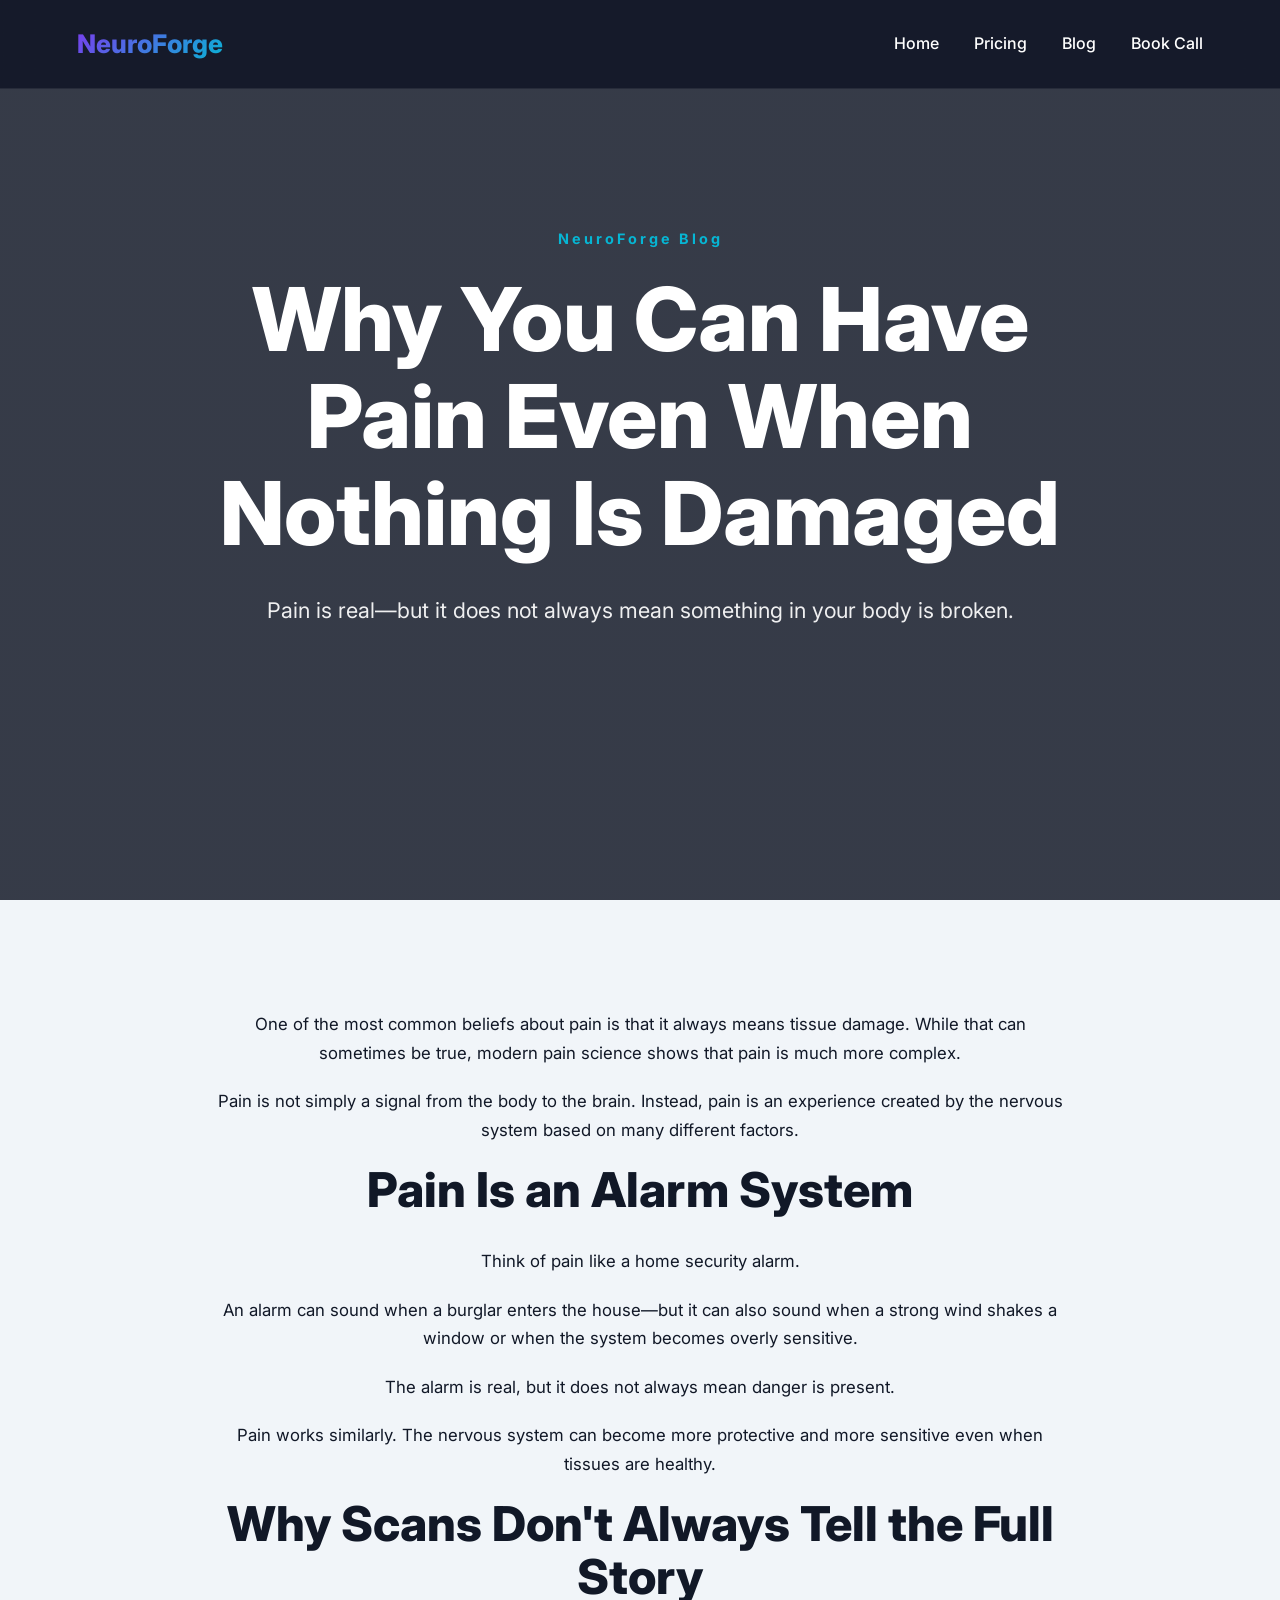
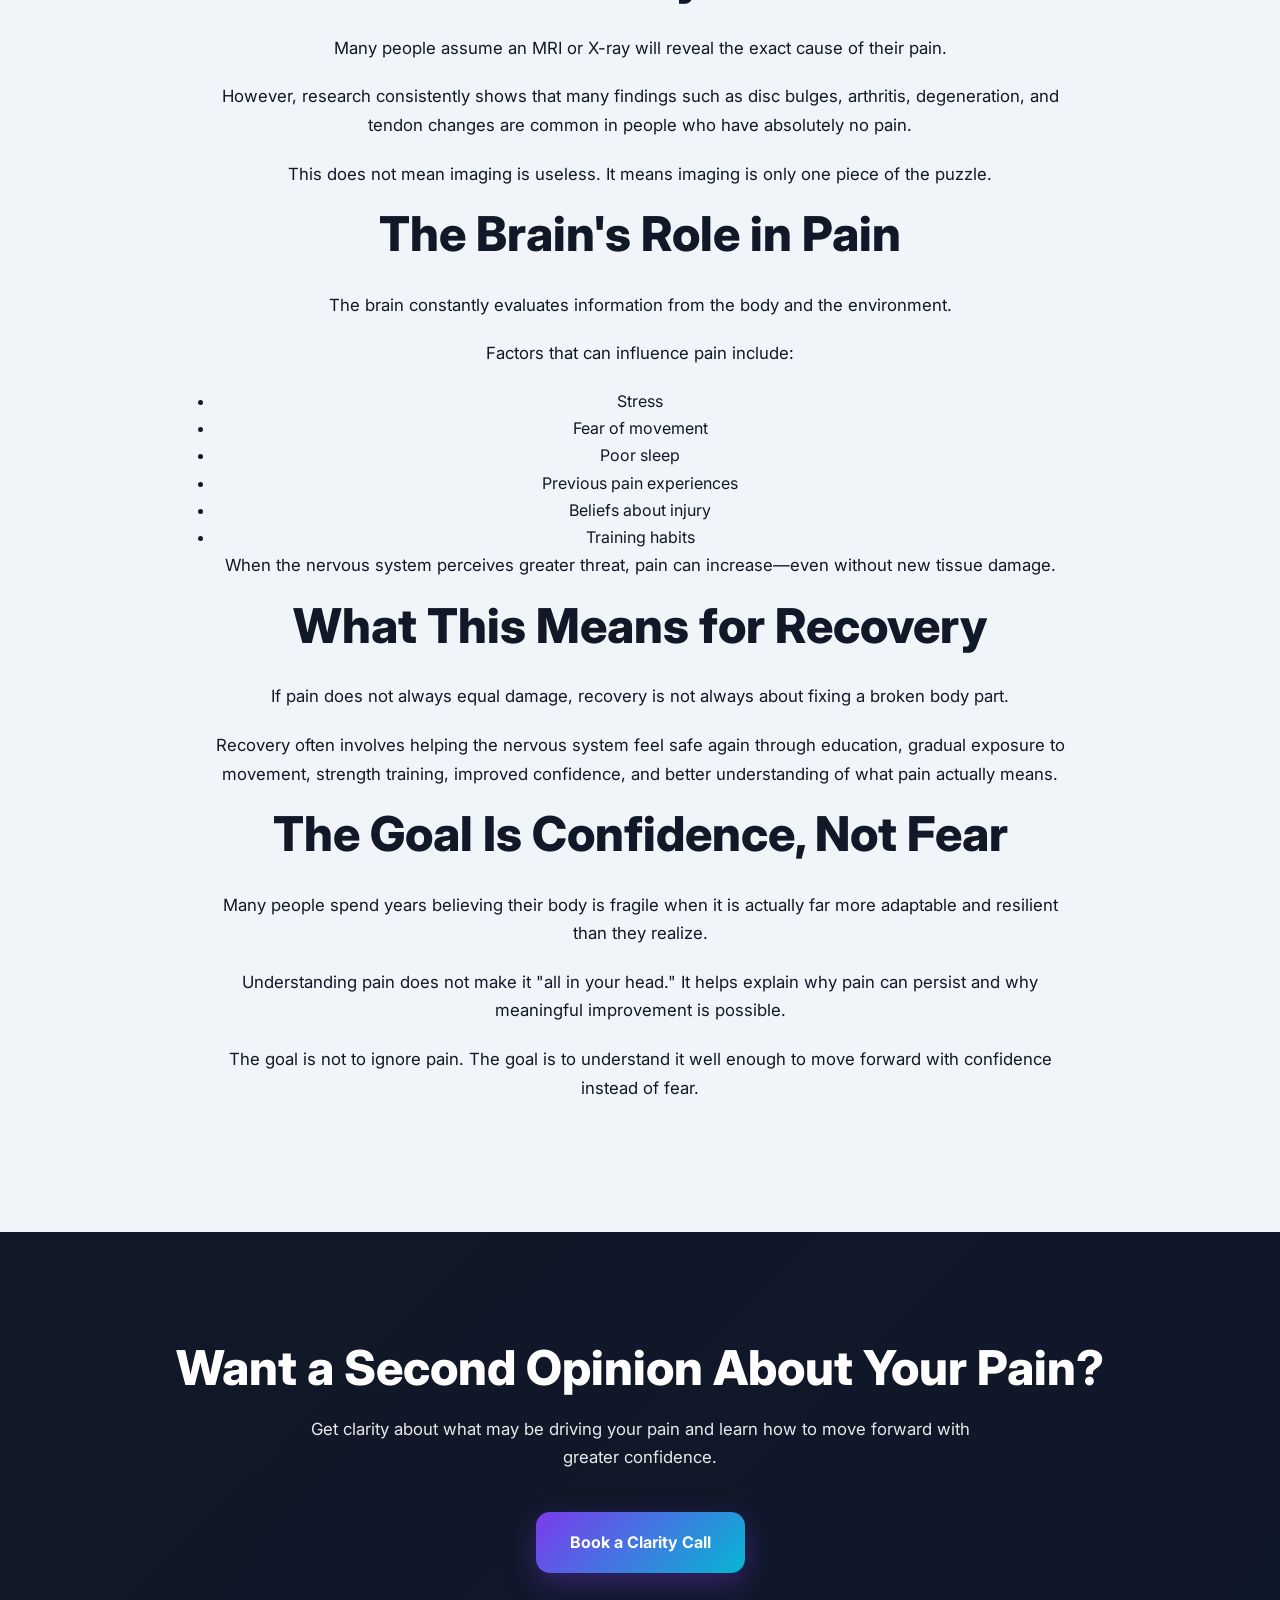
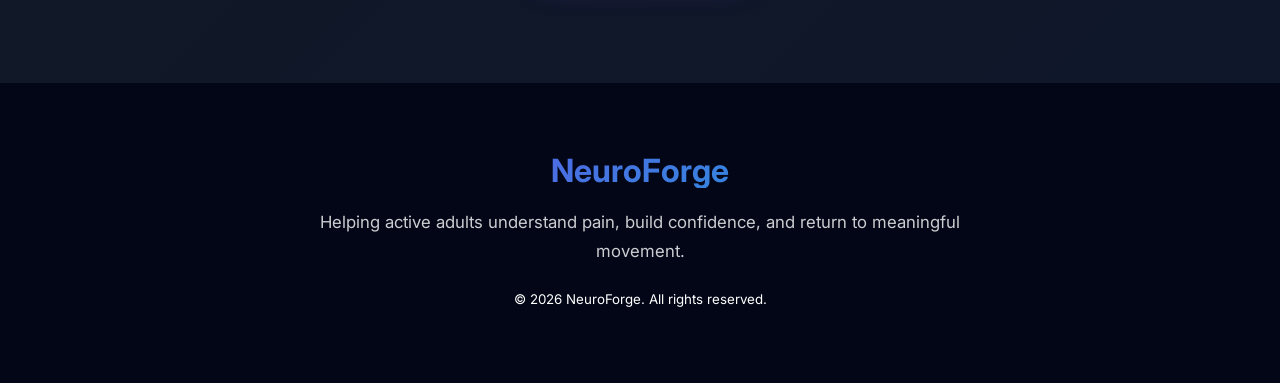
==== pain-without-damage.html @ 866513cf "Create pain-without-damage.html" ====
<!DOCTYPE html>
<html lang="en">

<head>
  <meta charset="UTF-8" />
  <meta name="viewport" content="width=device-width, initial-scale=1.0"/>

  <title>Why You Can Have Pain Even When Nothing Is Damaged | NeuroForge</title>

  <meta name="description"
    content="Learn why pain does not always mean tissue damage and how understanding modern pain science can help you move with more confidence." />

  <link rel="stylesheet" href="styles.css"/>

  <link rel="preconnect" href="https://fonts.googleapis.com">
  <link href="https://fonts.googleapis.com/css2?family=Inter:wght@300;400;500;600;700;800&display=swap" rel="stylesheet">
</head>

<body>

<!-- NAVBAR -->
<nav class="navbar">
  <div class="logo">NeuroForge</div>

  <ul class="nav-links">
    <li><a href="index.html">Home</a></li>
    <li><a href="pricing.html">Pricing</a></li>
    <li><a href="blog.html">Blog</a></li>
    <li><a href="index.html#contact">Book Call</a></li>
  </ul>
</nav>

<!-- HERO -->
<section class="hero">

  <div class="hero-content">

    <p class="hero-subtitle">
      NeuroForge Blog
    </p>

    <h1>
      Why You Can Have Pain Even When Nothing Is Damaged
    </h1>

    <p class="hero-text">
      Pain is real—but it does not always mean something in your body is broken.
    </p>

  </div>

</section>

<!-- ARTICLE -->
<section class="about">

  <div class="container narrow">

    <p>
      One of the most common beliefs about pain is that it always means tissue damage.
      While that can sometimes be true, modern pain science shows that pain is much
      more complex.
    </p>

    <p>
      Pain is not simply a signal from the body to the brain. Instead, pain is an
      experience created by the nervous system based on many different factors.
    </p>

    <h2>Pain Is an Alarm System</h2>

    <p>
      Think of pain like a home security alarm.
    </p>

    <p>
      An alarm can sound when a burglar enters the house—but it can also sound when
      a strong wind shakes a window or when the system becomes overly sensitive.
    </p>

    <p>
      The alarm is real, but it does not always mean danger is present.
    </p>

    <p>
      Pain works similarly. The nervous system can become more protective and more
      sensitive even when tissues are healthy.
    </p>

    <h2>Why Scans Don't Always Tell the Full Story</h2>

    <p>
      Many people assume an MRI or X-ray will reveal the exact cause of their pain.
    </p>

    <p>
      However, research consistently shows that many findings such as disc bulges,
      arthritis, degeneration, and tendon changes are common in people who have
      absolutely no pain.
    </p>

    <p>
      This does not mean imaging is useless. It means imaging is only one piece of
      the puzzle.
    </p>

    <h2>The Brain's Role in Pain</h2>

    <p>
      The brain constantly evaluates information from the body and the environment.
    </p>

    <p>
      Factors that can influence pain include:
    </p>

    <ul>
      <li>Stress</li>
      <li>Fear of movement</li>
      <li>Poor sleep</li>
      <li>Previous pain experiences</li>
      <li>Beliefs about injury</li>
      <li>Training habits</li>
    </ul>

    <p>
      When the nervous system perceives greater threat, pain can increase—even
      without new tissue damage.
    </p>

    <h2>What This Means for Recovery</h2>

    <p>
      If pain does not always equal damage, recovery is not always about fixing a
      broken body part.
    </p>

    <p>
      Recovery often involves helping the nervous system feel safe again through
      education, gradual exposure to movement, strength training, improved confidence,
      and better understanding of what pain actually means.
    </p>

    <h2>The Goal Is Confidence, Not Fear</h2>

    <p>
      Many people spend years believing their body is fragile when it is actually
      far more adaptable and resilient than they realize.
    </p>

    <p>
      Understanding pain does not make it "all in your head." It helps explain why
      pain can persist and why meaningful improvement is possible.
    </p>

    <p>
      The goal is not to ignore pain. The goal is to understand it well enough to
      move forward with confidence instead of fear.
    </p>

  </div>

</section>

<!-- CTA -->
<section class="cta">

  <div class="container">

    <h2>
      Want a Second Opinion About Your Pain?
    </h2>

    <p>
      Get clarity about what may be driving your pain and learn how to move forward
      with greater confidence.
    </p>

    <a href="index.html#contact" class="primary-btn">
      Book a Clarity Call
    </a>

  </div>

</section>

<!-- FOOTER -->
<footer>

  <div class="container">

    <h3>NeuroForge</h3>

    <p>
      Helping active adults understand pain, build confidence, and return to meaningful movement.
    </p>

    <small>
      © 2026 NeuroForge. All rights reserved.
    </small>

  </div>

</footer>

</body>
</html>
---- styles.css ----
*{
  margin:0;
  padding:0;
  box-sizing:border-box;
}

:root{

  --bg:#0b1120;
  --bg-secondary:#111827;

  --text:#f8fafc;
  --text-dark:#111827;

  --primary:#7c3aed;
  --primary-light:#8b5cf6;

  --secondary:#06b6d4;

  --card:#ffffff;
  --border:rgba(255,255,255,0.08);

  --gradient:
    linear-gradient(
      135deg,
      #7c3aed 0%,
      #06b6d4 100%
    );

}

html{
  scroll-behavior:smooth;
}

body{
  font-family:'Inter',sans-serif;
  background:#f8fafc;
  color:var(--text-dark);
  line-height:1.7;
}

.container{
  width:90%;
  max-width:1200px;
  margin:auto;
}

.narrow{
  max-width:850px;
}

section{
  padding:110px 0;
}

h1,h2,h3{
  line-height:1.1;
}

h2{
  font-size:3rem;
  margin-bottom:30px;
  text-align:center;
  font-weight:800;
}

p{
  margin-bottom:20px;
  font-size:1.05rem;
}

/* NAVBAR */

.navbar{

  position:fixed;

  top:0;
  left:0;

  width:100%;

  padding:22px 6%;

  display:flex;
  justify-content:space-between;
  align-items:center;

  background:rgba(11,17,32,0.75);

  backdrop-filter:blur(16px);

  border-bottom:1px solid var(--border);

  z-index:1000;
}

.logo{

  font-size:1.6rem;
  font-weight:800;

  background:var(--gradient);

  -webkit-background-clip:text;
  -webkit-text-fill-color:transparent;
}

.nav-links{
  display:flex;
  list-style:none;
  gap:35px;
}

.nav-links a{

  text-decoration:none;

  color:white;

  font-weight:500;

  transition:0.3s;
}

.nav-links a:hover{
  color:#8b5cf6;
}

/* HERO */

.hero{

  min-height:100vh;

  background:
  linear-gradient(
    rgba(11,17,32,0.82),
    rgba(11,17,32,0.82)
  ),

  url('https://images.unsplash.com/photo-1517836357463-d25dfeac3438?q=80&w=2070&auto=format&fit=crop')
  center/cover no-repeat;

  display:flex;
  justify-content:center;
  align-items:center;

  text-align:center;

  color:white;

  padding:0 20px;
}

.hero-content{
  max-width:950px;
}

.hero-subtitle{

  color:#06b6d4;

  font-size:0.9rem;

  letter-spacing:3px;

  margin-bottom:20px;

  font-weight:700;
}

.hero h1{

  font-size:5.5rem;

  margin-bottom:30px;

  font-weight:800;
}

.hero-text{

  font-size:1.35rem;

  max-width:760px;

  margin:auto;

  margin-bottom:45px;

  opacity:0.92;
}

/* BUTTONS */

.hero-buttons{
  display:flex;
  justify-content:center;
  gap:20px;
  flex-wrap:wrap;
}

.primary-btn,
.secondary-btn{

  padding:17px 34px;

  border-radius:14px;

  text-decoration:none;

  font-weight:700;

  transition:all 0.3s ease;

  display:inline-flex;
  align-items:center;
  justify-content:center;

  position:relative;

  overflow:hidden;
}

.primary-btn{

  background:var(--gradient);

  color:white;

  box-shadow:
    0 10px 30px rgba(124,58,237,0.35);
}

.primary-btn:hover{

  transform:translateY(-4px);

  box-shadow:
    0 15px 40px rgba(124,58,237,0.45);
}

.secondary-btn{

  border:1px solid rgba(255,255,255,0.25);

  color:white;

  background:rgba(255,255,255,0.05);

  backdrop-filter:blur(10px);
}

.secondary-btn:hover{

  background:rgba(255,255,255,0.12);

  transform:translateY(-3px);
}

/* CARDS */

.credibility{
  background:white;
}

.credibility-grid,
.method-grid,
.results-grid{

  display:grid;

  gap:30px;
}

.credibility-grid,
.method-grid{

  grid-template-columns:
  repeat(auto-fit,minmax(280px,1fr));
}

.credibility-card,
.method-card,
.result-item{

  background:white;

  padding:38px;

  border-radius:22px;

  box-shadow:
    0 10px 40px rgba(0,0,0,0.06);

  transition:0.35s ease;
}

.credibility-card:hover,
.method-card:hover,
.result-item:hover{

  transform:translateY(-8px);

  box-shadow:
    0 20px 60px rgba(0,0,0,0.1);
}

.method-card span{

  display:inline-block;

  margin-bottom:20px;

  font-size:2rem;

  font-weight:800;

  background:var(--gradient);

  -webkit-background-clip:text;
  -webkit-text-fill-color:transparent;
}

/* ABOUT */

.about,
.traditional{

  background:#f1f5f9;

  text-align:center;
}

/* RESULTS */

.results-grid{

  grid-template-columns:
  repeat(auto-fit,minmax(300px,1fr));
}

.result-item{

  font-weight:600;

  text-align:center;
}

/* CTA */

.cta{

  background:
  linear-gradient(
    135deg,
    #111827,
    #0f172a
  );

  color:white;

  text-align:center;
}

.cta h2{
  margin-bottom:20px;
}

.cta p{

  max-width:700px;

  margin:auto;

  margin-bottom:40px;

  opacity:0.9;
}

/* CONTACT */

.contact{
  background:white;
}

.contact-subtext{

  text-align:center;

  max-width:700px;

  margin:auto;

  margin-bottom:40px;
}

.contact-form{

  max-width:750px;

  margin:auto;

  display:flex;

  flex-direction:column;

  gap:22px;
}

.contact-form input,
.contact-form textarea{

  padding:20px;

  border-radius:16px;

  border:1px solid #dbe4ee;

  font-size:1rem;

  transition:0.3s;

  background:#f8fafc;
}

.contact-form input:focus,
.contact-form textarea:focus{

  outline:none;

  border-color:#7c3aed;

  box-shadow:
    0 0 0 4px rgba(124,58,237,0.15);
}

.contact-form button{

  padding:20px;

  border:none;

  border-radius:16px;

  background:var(--gradient);

  color:white;

  font-size:1rem;

  font-weight:700;

  cursor:pointer;

  transition:0.3s;

  box-shadow:
    0 10px 30px rgba(124,58,237,0.25);
}

.contact-form button:hover{

  transform:translateY(-3px);

  box-shadow:
    0 18px 40px rgba(124,58,237,0.35);
}

/* FOOTER */

footer{

  background:#020617;

  color:white;

  text-align:center;

  padding:70px 20px;
}

footer h3{

  font-size:2rem;

  margin-bottom:20px;

  background:var(--gradient);

  -webkit-background-clip:text;
  -webkit-text-fill-color:transparent;
}

footer p{

  max-width:700px;

  margin:auto;

  margin-bottom:20px;

  opacity:0.8;
}

/* MOBILE */

@media(max-width:768px){

  .hero h1{
    font-size:3.3rem;
  }

  h2{
    font-size:2.3rem;
  }

  .nav-links{
    display:none;
  }

  .hero-text{
    font-size:1.1rem;
  }

  section{
    padding:90px 0;
  }

}
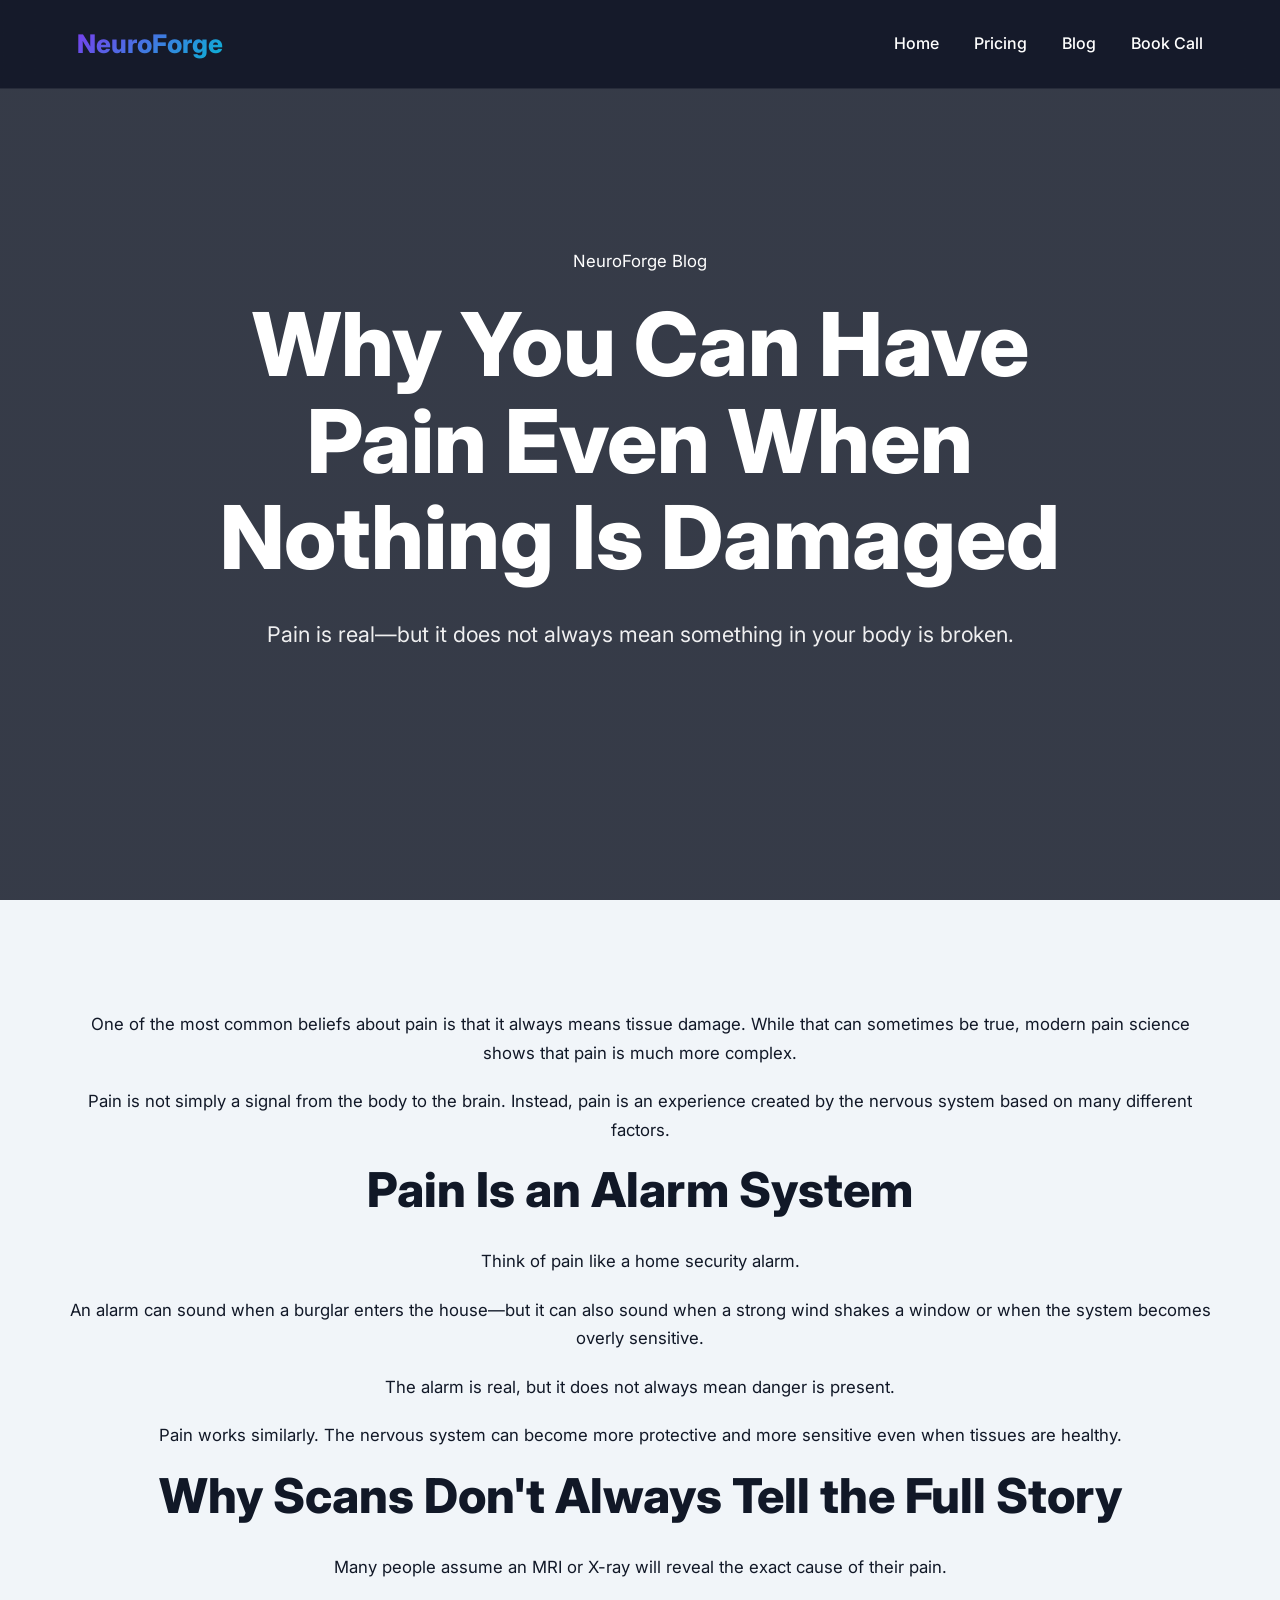
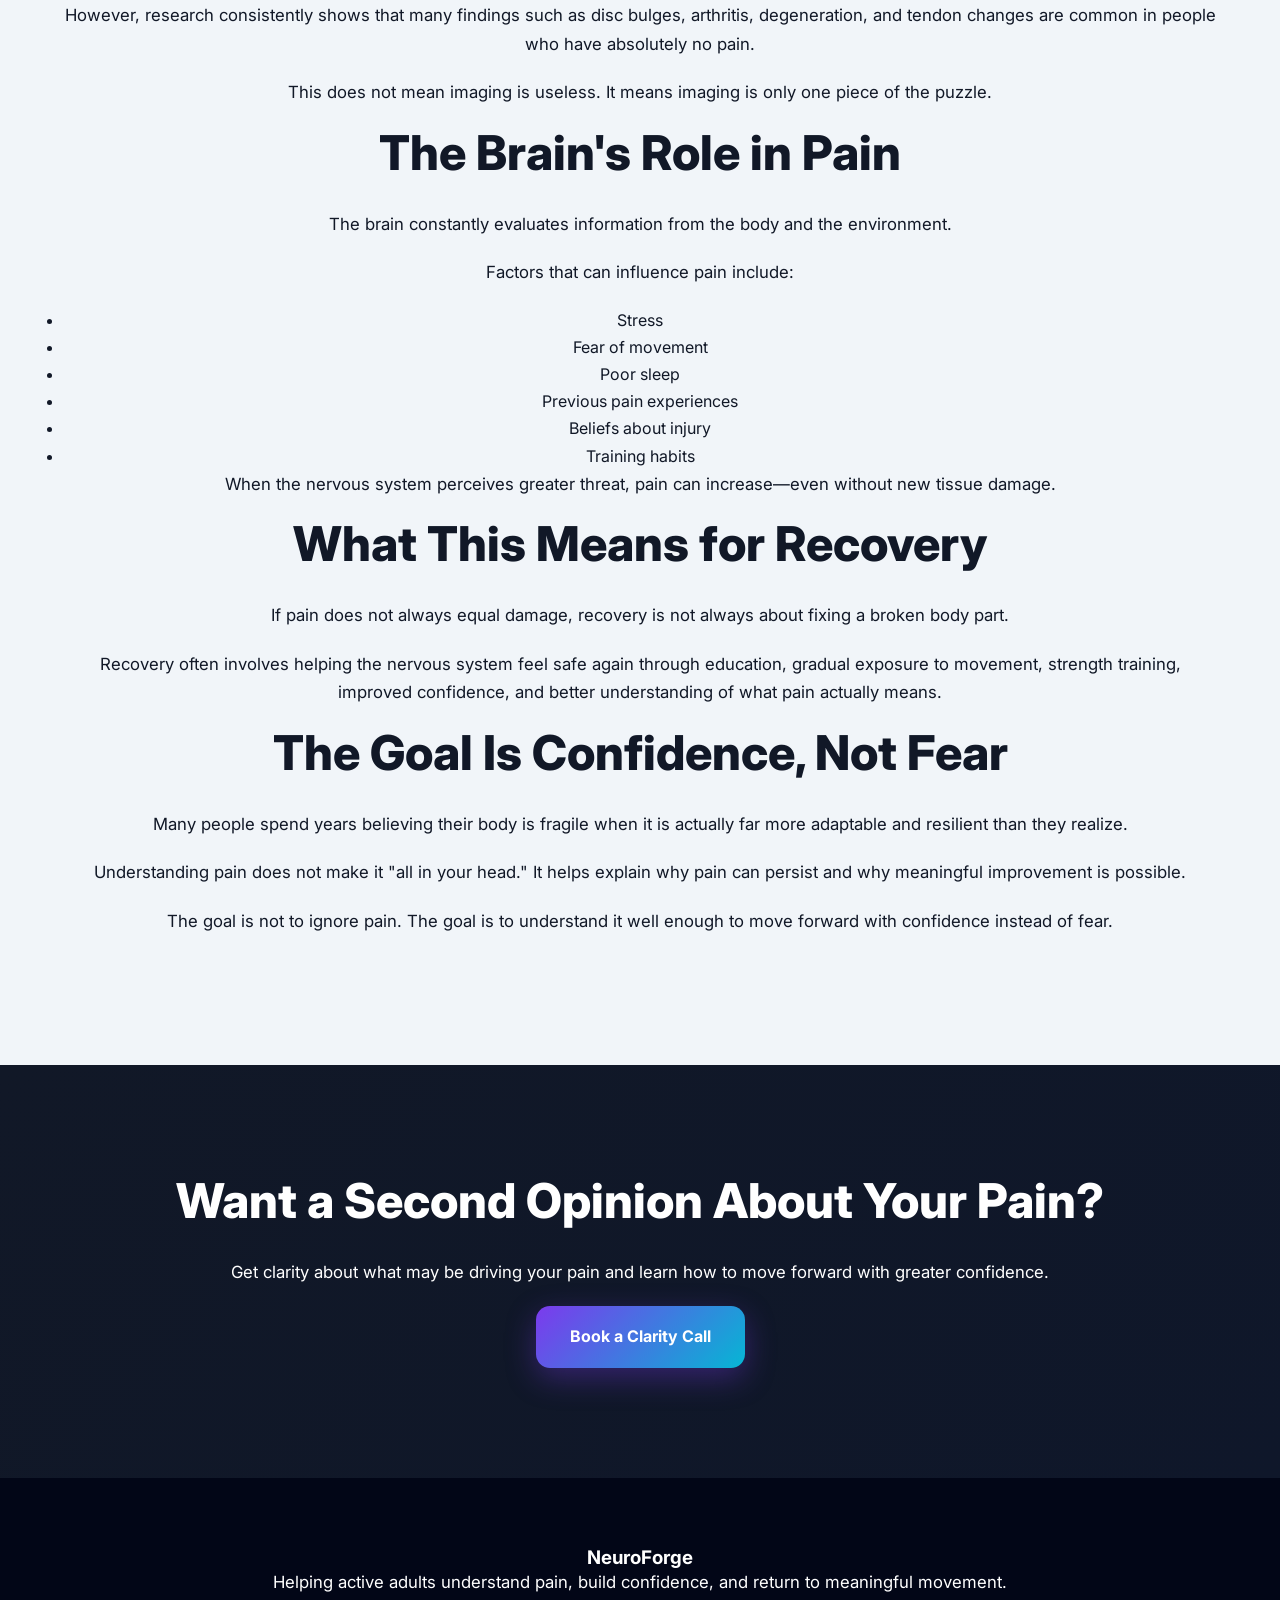
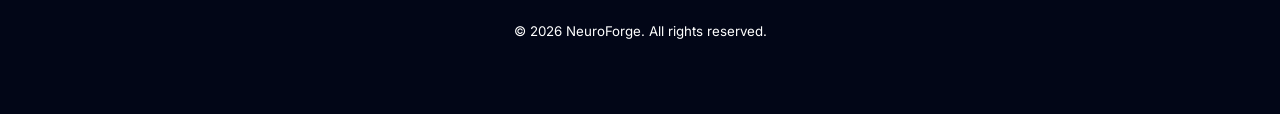
==== commit 326accae: "Update pain-without-damage.html" ====
--- a/pain-without-damage.html
+++ b/pain-without-damage.html
@@ -10,7 +10,7 @@
   <meta name="description"
     content="Learn why pain does not always mean tissue damage and how understanding modern pain science can help you move with more confidence." />
 
-  <link rel="stylesheet" href="styles.css"/>
+  <link rel="stylesheet" href="styles-v2.css"/>
 
   <link rel="preconnect" href="https://fonts.googleapis.com">
   <link href="https://fonts.googleapis.com/css2?family=Inter:wght@300;400;500;600;700;800&display=swap" rel="stylesheet">
--- a/styles-v2.css
+++ b/styles-v2.css
@@ -0,0 +1,367 @@
+/* =========================
+   RESET
+========================= */
+
+* {
+  margin: 0;
+  padding: 0;
+  box-sizing: border-box;
+}
+
+/* =========================
+   ROOT VARIABLES
+========================= */
+
+:root {
+  --bg: #0b1120;
+  --bg-secondary: #111827;
+
+  --text: #f8fafc;
+  --text-dark: #111827;
+
+  --primary: #7c3aed;
+  --primary-light: #8b5cf6;
+  --secondary: #06b6d4;
+
+  --border: rgba(255,255,255,0.08);
+
+  --gradient: linear-gradient(135deg, #7c3aed 0%, #06b6d4 100%);
+}
+
+/* =========================
+   BASE STYLES
+========================= */
+
+html {
+  scroll-behavior: smooth;
+}
+
+body {
+  font-family: 'Inter', sans-serif;
+  background: #f8fafc;
+  color: var(--text-dark);
+  line-height: 1.7;
+}
+
+.container {
+  width: 90%;
+  max-width: 1200px;
+  margin: auto;
+}
+
+section {
+  padding: 110px 0;
+}
+
+/* =========================
+   TYPOGRAPHY
+========================= */
+
+h1, h2, h3 {
+  line-height: 1.1;
+}
+
+h2 {
+  font-size: 3rem;
+  font-weight: 800;
+  text-align: center;
+  margin-bottom: 30px;
+}
+
+p {
+  font-size: 1.05rem;
+  margin-bottom: 20px;
+}
+
+/* =========================
+   NAVBAR
+========================= */
+
+.navbar {
+  position: fixed;
+  top: 0;
+  left: 0;
+  width: 100%;
+  padding: 22px 6%;
+  display: flex;
+  justify-content: space-between;
+  align-items: center;
+
+  background: rgba(11,17,32,0.75);
+  backdrop-filter: blur(16px);
+  border-bottom: 1px solid var(--border);
+  z-index: 1000;
+}
+
+.logo {
+  font-size: 1.6rem;
+  font-weight: 800;
+  background: var(--gradient);
+  -webkit-background-clip: text;
+  -webkit-text-fill-color: transparent;
+}
+
+.nav-links {
+  display: flex;
+  list-style: none;
+  gap: 35px;
+}
+
+.nav-links a {
+  text-decoration: none;
+  color: white;
+  font-weight: 500;
+}
+
+.nav-links a:hover {
+  color: var(--primary-light);
+}
+
+/* =========================
+   HERO
+========================= */
+
+.hero {
+  min-height: 100vh;
+  background:
+    linear-gradient(rgba(11,17,32,0.82), rgba(11,17,32,0.82));
+  display: flex;
+  justify-content: center;
+  align-items: center;
+  text-align: center;
+  color: white;
+  padding: 0 20px;
+}
+
+.hero-content {
+  max-width: 950px;
+}
+
+.hero h1 {
+  font-size: 5.5rem;
+  font-weight: 800;
+  margin-bottom: 30px;
+}
+
+.hero-text {
+  font-size: 1.35rem;
+  max-width: 760px;
+  margin: auto;
+  opacity: 0.92;
+}
+
+/* =========================
+   BUTTONS
+========================= */
+
+.primary-btn,
+.secondary-btn {
+  padding: 17px 34px;
+  border-radius: 14px;
+  font-weight: 700;
+  text-decoration: none;
+  display: inline-flex;
+  justify-content: center;
+  align-items: center;
+  transition: 0.3s ease;
+}
+
+.primary-btn {
+  background: var(--gradient);
+  color: white;
+  box-shadow: 0 10px 30px rgba(124,58,237,0.35);
+}
+
+.primary-btn:hover {
+  transform: translateY(-4px);
+}
+
+.secondary-btn {
+  border: 1px solid rgba(255,255,255,0.25);
+  color: white;
+  background: rgba(255,255,255,0.05);
+}
+
+/* =========================
+   CARDS SYSTEM
+========================= */
+
+.credibility-card,
+.method-card,
+.result-item {
+  background: white;
+  padding: 38px;
+  border-radius: 22px;
+  box-shadow: 0 10px 40px rgba(0,0,0,0.06);
+  transition: 0.35s ease;
+}
+
+.credibility-card:hover,
+.method-card:hover,
+.result-item:hover {
+  transform: translateY(-8px);
+  box-shadow: 0 20px 60px rgba(0,0,0,0.1);
+}
+
+/* =========================
+   GRIDS
+========================= */
+
+.credibility-grid,
+.method-grid,
+.results-grid {
+  display: grid;
+  gap: 30px;
+}
+
+.credibility-grid,
+.method-grid {
+  grid-template-columns: repeat(auto-fit, minmax(280px, 1fr));
+}
+
+.results-grid {
+  grid-template-columns: repeat(auto-fit, minmax(300px, 1fr));
+}
+
+/* =========================
+   SECTIONS
+========================= */
+
+.about,
+.traditional {
+  background: #f1f5f9;
+  text-align: center;
+}
+
+.cta {
+  background: linear-gradient(135deg, #111827, #0f172a);
+  color: white;
+  text-align: center;
+}
+
+.contact {
+  background: white;
+}
+
+.faq-section {
+  background: white;
+}
+
+/* =========================
+   FOOTER
+========================= */
+
+footer {
+  background: #020617;
+  color: white;
+  text-align: center;
+  padding: 70px 20px;
+}
+
+/* =========================
+   RESPONSIVE
+========================= */
+
+@media (max-width: 768px) {
+
+  .hero h1 {
+    font-size: 3.3rem;
+  }
+
+  h2 {
+    font-size: 2.3rem;
+  }
+
+  section {
+    padding: 90px 0;
+  }
+
+  .nav-links {
+    display: none;
+  }
+}
+
+
+/* =========================
+   PRICING (RE-STYLED SAFE VERSION)
+========================= */
+
+.pricing {
+  background: #f8fafc;
+}
+
+.pricing h2 {
+  font-size: 3rem;
+  font-weight: 800;
+  text-align: center;
+  margin-bottom: 60px;
+}
+
+/* GRID */
+.pricing-grid {
+  display: grid;
+  grid-template-columns: repeat(auto-fit, minmax(300px, 1fr));
+  gap: 30px;
+}
+
+/* CARD */
+.pricing-card {
+  background: white;
+  padding: 38px;
+  border-radius: 22px;
+  box-shadow: 0 10px 40px rgba(0,0,0,0.06);
+  transition: 0.35s ease;
+}
+
+.pricing-card:hover {
+  transform: translateY(-8px);
+  box-shadow: 0 20px 60px rgba(0,0,0,0.1);
+}
+
+/* FEATURED CARD */
+.pricing-card.featured {
+  border: 2px solid transparent;
+  background:
+    linear-gradient(white, white) padding-box,
+    var(--gradient) border-box;
+}
+
+/* TEXT */
+.pricing-card h3 {
+  font-size: 1.6rem;
+  font-weight: 700;
+  color: #111827;
+  margin-bottom: 8px;
+}
+
+.pricing-card .price {
+  font-size: 2.4rem;
+  font-weight: 800;
+  margin: 12px 0;
+  color: #111827;
+}
+
+.pricing-card .tagline {
+  color: #6b7280;
+  margin-bottom: 20px;
+}
+
+/* LIST */
+.pricing-card ul {
+  list-style: none;
+  padding: 0;
+  margin: 0 0 25px 0;
+}
+
+.pricing-card li {
+  padding: 10px 0;
+  border-bottom: 1px solid #f1f5f9;
+  color: #374151;
+}
+
+/* BUTTON */
+.pricing-card a {
+  width: 100%;
+  display: flex;
+  justify-content: center;
+}
